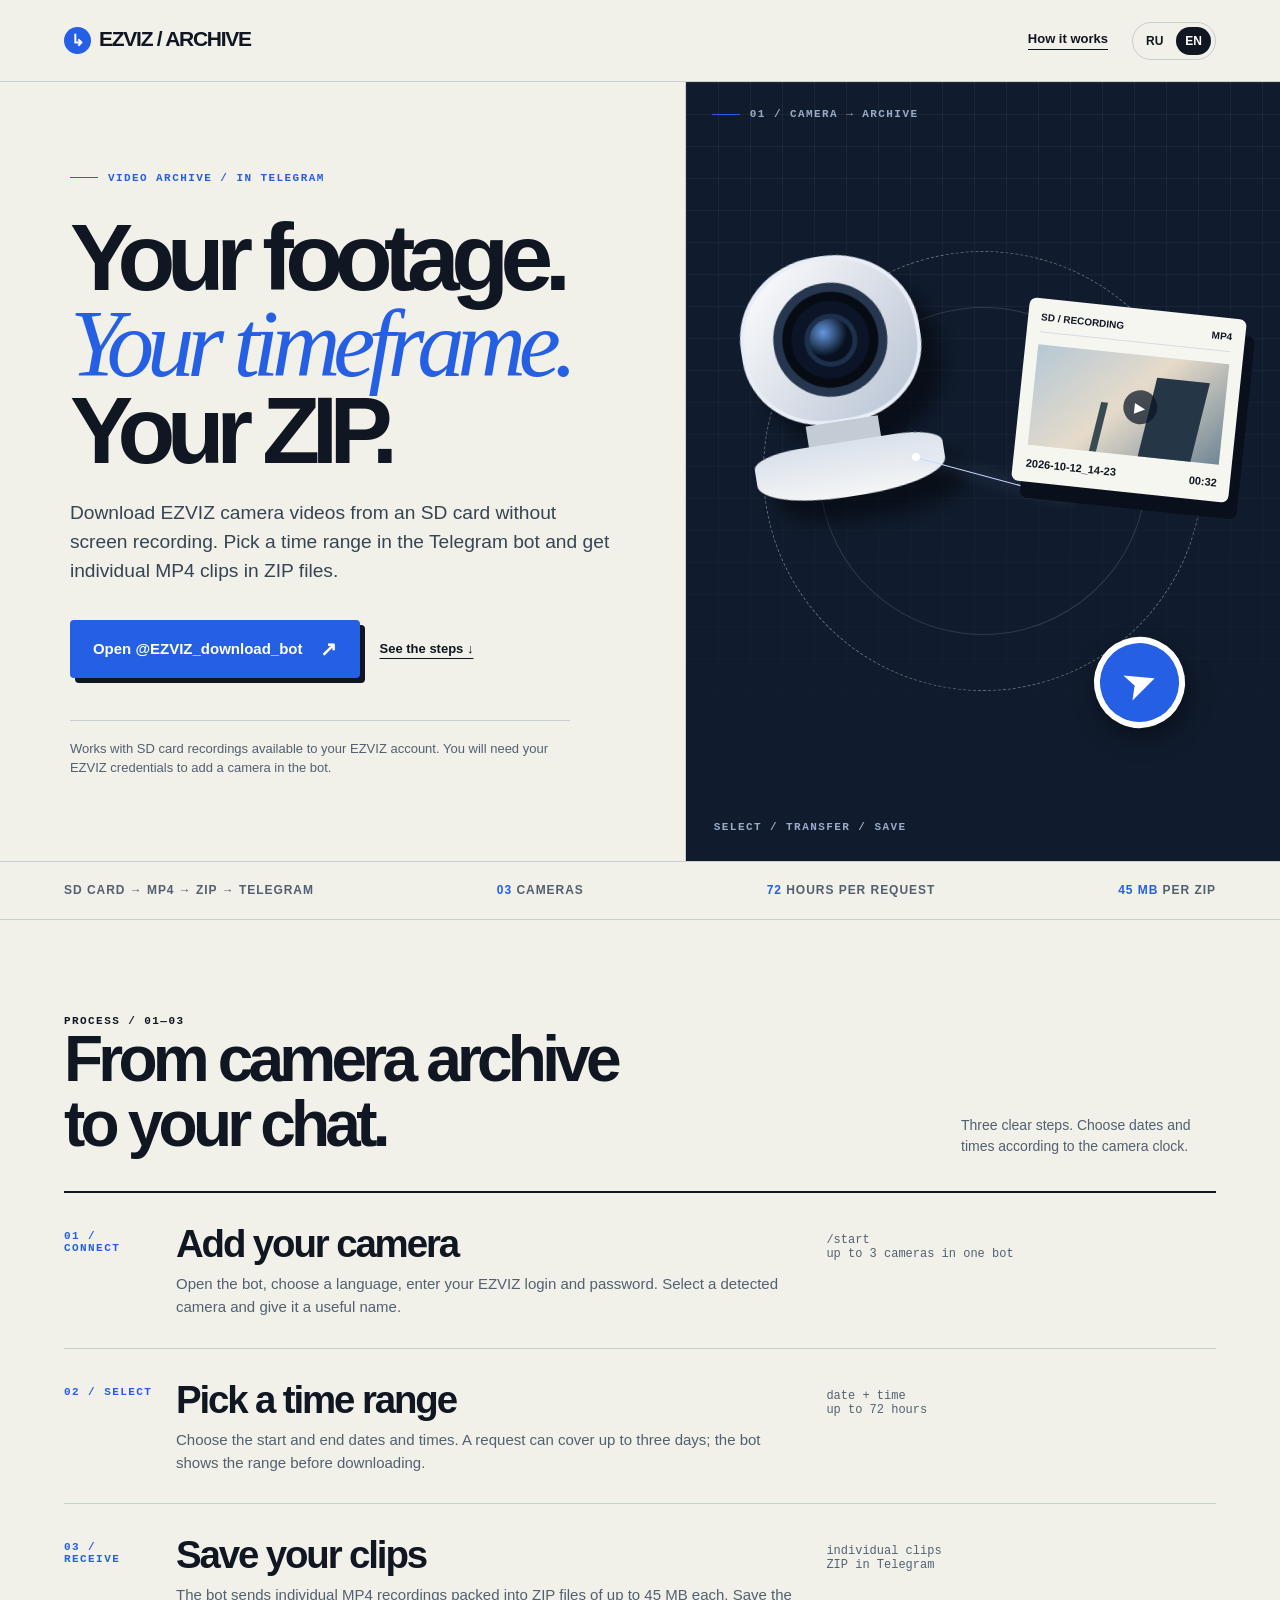
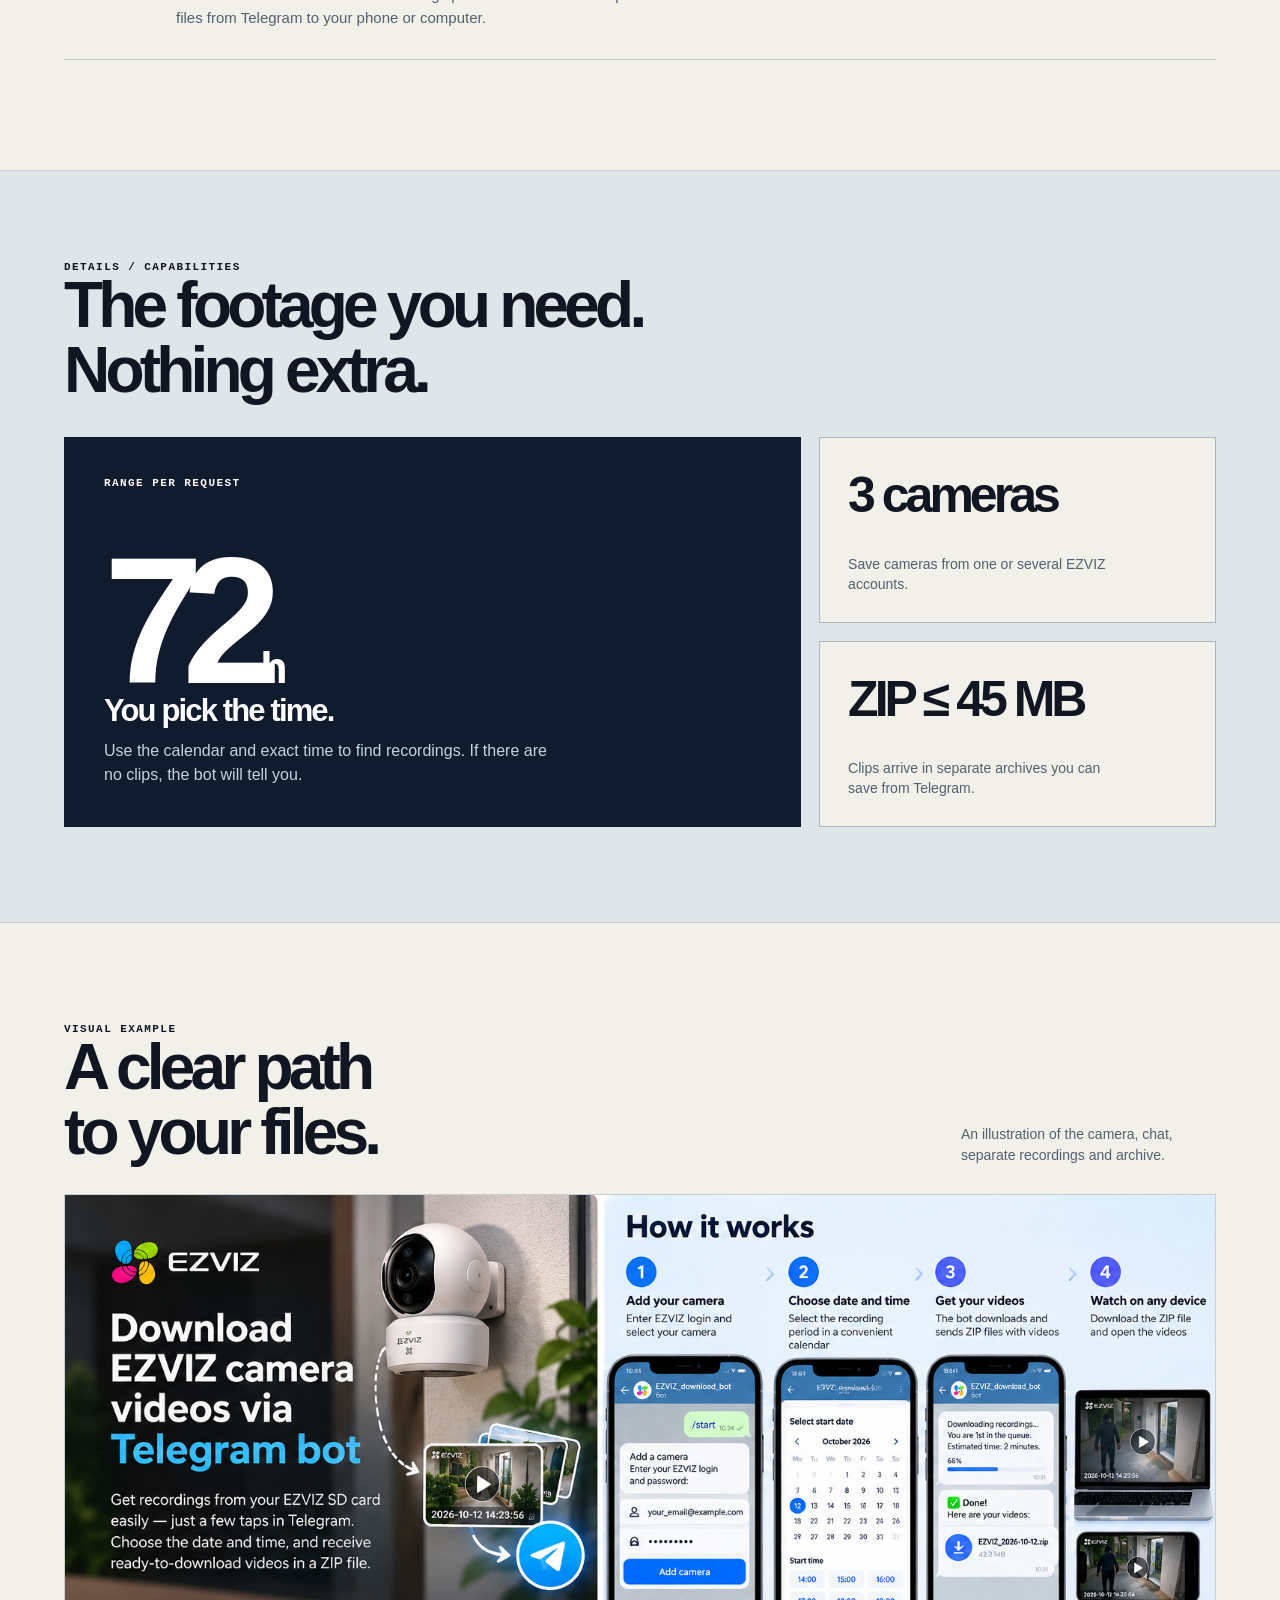
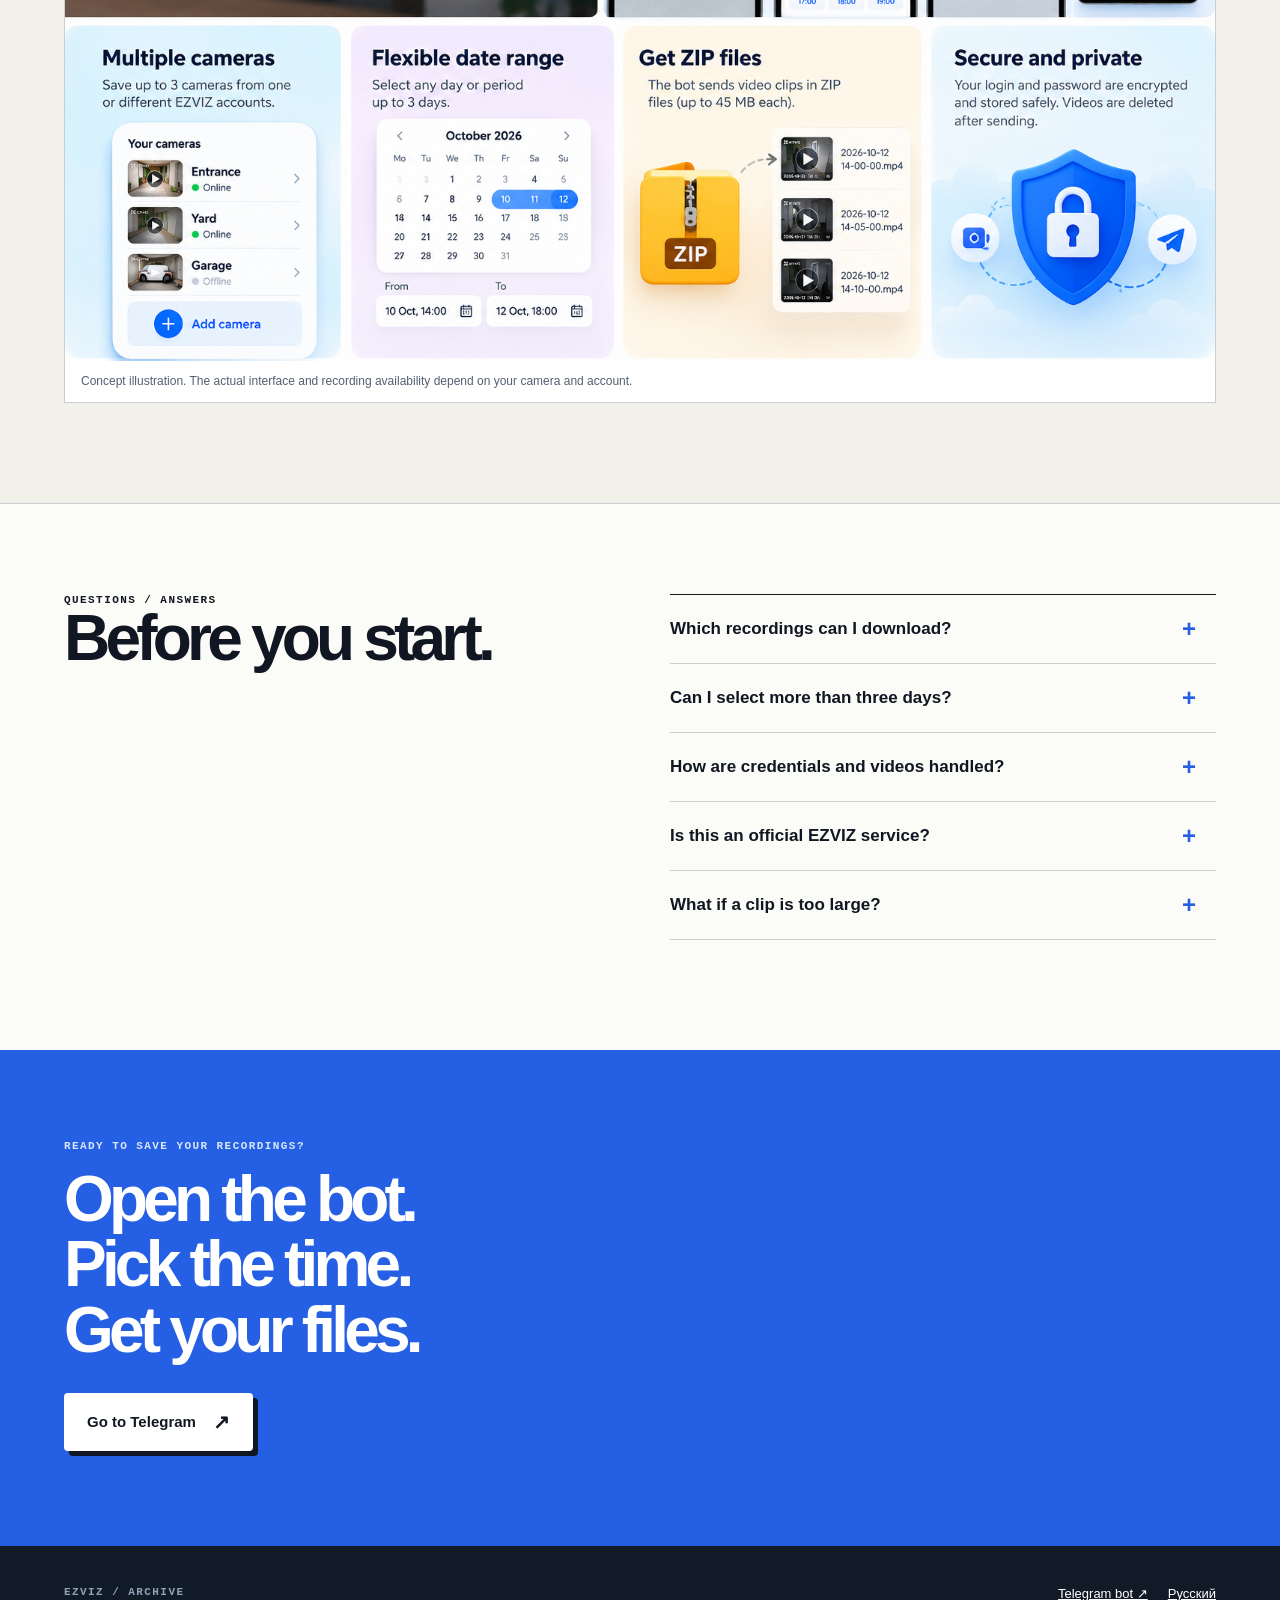
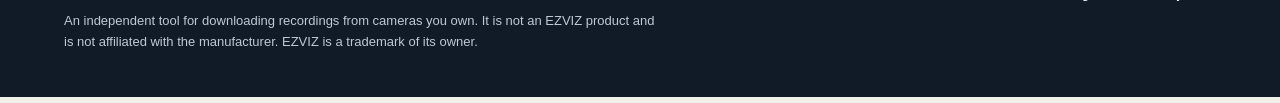
==== en/index.html @ d2392f06 "Build bilingual EZVIZ video downloader landing page" ====
<!doctype html>
<html lang="en">
<head>
  <meta charset="utf-8">
  <meta name="viewport" content="width=device-width, initial-scale=1">
  <title>Download EZVIZ Camera Videos from SD Card — Telegram Bot</title>
  <meta name="description" content="Download EZVIZ camera recordings from an SD card: choose a camera and up to 3 days, then get individual MP4 clips in ZIP files through Telegram.">
  <meta name="robots" content="index,follow,max-image-preview:large">
  <link rel="canonical" href="https://sneggoroddd.github.io/ezviz-camera-video-downloader/en/">
  <link rel="alternate" hreflang="ru" href="https://sneggoroddd.github.io/ezviz-camera-video-downloader/">
  <link rel="alternate" hreflang="en" href="https://sneggoroddd.github.io/ezviz-camera-video-downloader/en/">
  <link rel="alternate" hreflang="x-default" href="https://sneggoroddd.github.io/ezviz-camera-video-downloader/">
  <meta property="og:type" content="website">
  <meta property="og:locale" content="en_US">
  <meta property="og:title" content="Download EZVIZ camera videos via Telegram">
  <meta property="og:description" content="Choose an SD card recording period and receive individual MP4 clips in ZIP files.">
  <meta property="og:url" content="https://sneggoroddd.github.io/ezviz-camera-video-downloader/en/">
  <meta property="og:image" content="https://sneggoroddd.github.io/ezviz-camera-video-downloader/assets/ezviz-telegram-infographic-en.png">
  <meta name="twitter:card" content="summary_large_image">
  <meta name="theme-color" content="#f1f0e9">
  <link rel="icon" type="image/svg+xml" href="../assets/favicon.svg">
  <link rel="stylesheet" href="../styles.css">
</head>
<body>
  <a class="skip" href="#main">Skip to content</a>
  <header class="site-header">
    <a class="brand" href="../" aria-label="EZVIZ Archive, home"><span class="brand-mark" aria-hidden="true">↳</span>EZVIZ / ARCHIVE</a>
    <div class="header-right"><a class="top-link" href="#how">How it works</a><nav class="lang-switch" aria-label="Site language"><a href="../" lang="ru">RU</a><a href="./" lang="en" aria-current="page">EN</a></nav></div>
  </header>
  <main id="main">
    <section class="hero" aria-labelledby="hero-title">
      <div class="hero-copy wrap">
        <div class="eyebrow">VIDEO ARCHIVE / IN TELEGRAM</div>
        <h1 id="hero-title">Your footage.<br><em>Your timeframe.</em><br>Your ZIP.</h1>
        <p class="hero-desc">Download EZVIZ camera videos from an SD card without screen recording. Pick a time range in the Telegram bot and get individual MP4 clips in ZIP files.</p>
        <div class="actions"><a class="button" href="https://t.me/EZVIZ_download_bot" target="_blank" rel="noopener noreferrer">Open @EZVIZ_download_bot <span class="arrow" aria-hidden="true">↗</span></a><a class="text-link" href="#how">See the steps ↓</a></div>
        <p class="hero-note">Works with SD card recordings available to your EZVIZ account. You will need your EZVIZ credentials to add a camera in the bot.</p>
      </div>
      <div class="hero-art" role="img" aria-label="Illustration: a camera recording becomes a file delivered to Telegram">
        <span class="coordinate eyebrow">01 / CAMERA → ARCHIVE</span><span class="orbit" aria-hidden="true"></span>
        <div class="camera" aria-hidden="true"><div class="camera-head"><div class="camera-lens"></div></div><div class="camera-neck"></div><div class="camera-base"></div></div>
        <span class="flow-line" aria-hidden="true"></span>
        <div class="archive-card" aria-hidden="true"><div class="mini-head"><span>SD / RECORDING</span><span>MP4</span></div><div class="mini-thumb"></div><div class="mini-meta"><span>2026-10-12_14-23</span><span>00:32</span></div></div>
        <span class="telegram-chip" aria-hidden="true">➤</span><span class="art-index small-label">SELECT / TRANSFER / SAVE</span>
      </div>
    </section>
    <div class="ticker" aria-label="Features"><div class="ticker-inner wrap"><span>SD card → MP4 → ZIP → Telegram</span><span><b>03</b> cameras</span><span><b>72</b> hours per request</span><span><b>45 MB</b> per ZIP</span></div></div>
    <section id="how" class="how wrap" aria-labelledby="how-title">
      <div class="section-heading"><div><div class="small-label">PROCESS / 01—03</div><h2 id="how-title">From camera archive<br>to your chat.</h2></div><p>Three clear steps. Choose dates and times according to the camera clock.</p></div>
      <div class="steps">
        <article class="step"><span class="step-num">01 / CONNECT</span><div><h3>Add your camera</h3><p>Open the bot, choose a language, enter your EZVIZ login and password. Select a detected camera and give it a useful name.</p></div><div class="step-aside">/start<br>up to 3 cameras in one bot</div></article>
        <article class="step"><span class="step-num">02 / SELECT</span><div><h3>Pick a time range</h3><p>Choose the start and end dates and times. A request can cover up to three days; the bot shows the range before downloading.</p></div><div class="step-aside">date + time<br>up to 72 hours</div></article>
        <article class="step"><span class="step-num">03 / RECEIVE</span><div><h3>Save your clips</h3><p>The bot sends individual MP4 recordings packed into ZIP files of up to 45 MB each. Save the files from Telegram to your phone or computer.</p></div><div class="step-aside">individual clips<br>ZIP in Telegram</div></article>
      </div>
    </section>
    <section class="features" aria-labelledby="features-title"><div class="wrap"><div class="section-heading"><div><div class="small-label">DETAILS / CAPABILITIES</div><h2 id="features-title">The footage you need.<br>Nothing extra.</h2></div></div><div class="feature-grid"><div class="feature-main"><span class="small-label">RANGE PER REQUEST</span><div><div class="big-number">72<span style="font-size:.25em;letter-spacing:-.05em">h</span></div><h3>You pick the time.</h3><p>Use the calendar and exact time to find recordings. If there are no clips, the bot will tell you.</p></div></div><div class="feature-side"><div class="fact"><strong>3 cameras</strong><span>Save cameras from one or several EZVIZ accounts.</span></div><div class="fact"><strong>ZIP ≤ 45 MB</strong><span>Clips arrive in separate archives you can save from Telegram.</span></div></div></div></div></section>
    <section class="proof wrap" aria-labelledby="proof-title"><div class="section-heading"><div><div class="small-label">VISUAL EXAMPLE</div><h2 id="proof-title">A clear path<br>to your files.</h2></div><p>An illustration of the camera, chat, separate recordings and archive.</p></div><figure><img src="../assets/ezviz-telegram-infographic-en.png" width="1536" height="1024" loading="lazy" alt="Illustration of an EZVIZ camera, Telegram bot, video clips and ZIP delivery"><figcaption>Concept illustration. The actual interface and recording availability depend on your camera and account.</figcaption></figure></section>
    <section class="faq" aria-labelledby="faq-title"><div class="wrap faq-layout"><div><div class="small-label">QUESTIONS / ANSWERS</div><h2 id="faq-title">Before you start.</h2></div><div class="faq-list"><details><summary>Which recordings can I download?</summary><p>The bot looks for individual recordings on the selected camera's SD card that your EZVIZ account can access. Support depends on the camera model and archive availability.</p></details><details><summary>Can I select more than three days?</summary><p>Not in one request. For a longer period, make several consecutive requests of no more than three days each.</p></details><details><summary>How are credentials and videos handled?</summary><p>The bot stores your camera login and password encrypted on its server while the camera is saved. It deletes your password message after processing. Temporary videos are deleted after ZIP delivery is confirmed. You can remove a saved camera in the bot.</p></details><details><summary>Is this an official EZVIZ service?</summary><p>No. This is an independent Telegram bot with no affiliation to EZVIZ. See <a href="https://support.ezviz.com/faq/159" target="_blank" rel="noopener noreferrer">EZVIZ support</a> for official download methods.</p></details><details><summary>What if a clip is too large?</summary><p>If one clip exceeds the 45 MB ZIP limit, the delivery may be incomplete. Try a shorter time range or use the official EZVIZ app.</p></details></div></div></section>
    <section class="end" aria-labelledby="end-title"><div class="wrap"><div class="small-label">READY TO SAVE YOUR RECORDINGS?</div><h2 id="end-title">Open the bot.<br>Pick the time.<br>Get your files.</h2><a class="button" href="https://t.me/EZVIZ_download_bot" target="_blank" rel="noopener noreferrer">Go to Telegram <span class="arrow" aria-hidden="true">↗</span></a></div></section>
  </main>
  <footer class="site-footer wrap"><div><div class="footer-label">EZVIZ / ARCHIVE</div><p>An independent tool for downloading recordings from cameras you own. It is not an EZVIZ product and is not affiliated with the manufacturer. EZVIZ is a trademark of its owner.</p></div><div class="footer-links"><a href="https://t.me/EZVIZ_download_bot" target="_blank" rel="noopener noreferrer">Telegram bot ↗</a><a href="../" lang="ru">Русский</a></div></footer>
</body>
</html>
---- styles.css ----
:root{--paper:#f1f0e9;--ink:#101722;--muted:#526070;--line:#c9ced0;--blue:#255fe3;--blue-deep:#1645b7;--white:#fff;--dark:#101b2d}*{box-sizing:border-box}html{scroll-behavior:smooth}body{margin:0;background:var(--paper);color:var(--ink);font-family:Arial,Helvetica,sans-serif}a{color:inherit}a:focus-visible,summary:focus-visible{outline:3px solid var(--blue);outline-offset:4px}.skip{position:absolute;left:12px;top:-70px;background:var(--ink);color:#fff;padding:12px;z-index:10}.skip:focus{top:12px}.site-header{min-height:82px;display:flex;align-items:center;justify-content:space-between;gap:20px;padding:16px clamp(20px,5vw,80px);border-bottom:1px solid var(--line)}.brand{font-weight:800;letter-spacing:-.06em;font-size:21px;text-decoration:none;white-space:nowrap}.brand-mark{display:inline-flex;width:27px;height:27px;align-items:center;justify-content:center;border-radius:50%;background:var(--blue);color:#fff;font-size:16px;margin-right:8px;letter-spacing:0}.header-right{display:flex;align-items:center;gap:24px}.top-link{text-decoration:none;font-size:13px;font-weight:700;border-bottom:1px solid currentColor;padding-bottom:3px}.lang-switch{display:flex;gap:4px;border:1px solid var(--line);padding:4px;border-radius:30px}.lang-switch a{font-size:12px;font-weight:800;text-decoration:none;padding:7px 9px;border-radius:20px}.lang-switch a[aria-current="page"]{background:var(--ink);color:#fff}.wrap{max-width:1440px;margin:0 auto;padding-left:clamp(20px,5vw,80px);padding-right:clamp(20px,5vw,80px)}.hero{display:grid;grid-template-columns:minmax(0,1.07fr) minmax(360px,.93fr);min-height:680px;border-bottom:1px solid var(--line)}.hero-copy{padding-top:clamp(50px,7vw,104px);padding-bottom:70px;position:relative}.eyebrow,.small-label,.step-num,.footer-label{font-family:ui-monospace,SFMono-Regular,Menlo,monospace;font-size:11px;text-transform:uppercase;letter-spacing:.13em;font-weight:700}.eyebrow{display:flex;gap:10px;align-items:center;color:var(--blue)}.eyebrow:before{content:"";width:28px;height:1px;background:var(--blue)}h1{font-size:clamp(58px,7.4vw,116px);letter-spacing:-.09em;line-height:.91;max-width:880px;margin:30px 0 26px;font-weight:800}h1 em{font-family:Georgia,serif;font-weight:400;letter-spacing:-.075em;color:var(--blue)}.hero-desc{font-size:clamp(17px,1.5vw,21px);line-height:1.5;max-width:545px;color:#364453;margin:0 0 34px}.actions{display:flex;align-items:center;gap:20px;flex-wrap:wrap}.button{display:inline-flex;align-items:center;justify-content:center;gap:17px;background:var(--blue);color:white;text-decoration:none;border-radius:4px;padding:19px 23px;font-size:15px;font-weight:800;min-height:57px;box-shadow:5px 5px 0 var(--ink);transition:transform .2s,box-shadow .2s,background .2s}.button:hover{transform:translate(2px,2px);box-shadow:3px 3px 0 var(--ink);background:var(--blue-deep)}.button .arrow{font-size:20px;line-height:1}.text-link{font-size:13px;font-weight:700;text-underline-offset:5px}.hero-note{margin-top:42px;max-width:500px;padding-top:18px;border-top:1px solid var(--line);font-size:13px;line-height:1.5;color:var(--muted)}.hero-art{border-left:1px solid var(--line);position:relative;overflow:hidden;display:flex;align-items:center;justify-content:center;min-height:610px;background:var(--dark);color:white}.hero-art:before{content:"";position:absolute;inset:0;background-image:linear-gradient(#ffffff0e 1px,transparent 1px),linear-gradient(90deg,#ffffff0e 1px,transparent 1px);background-size:32px 32px;mask-image:linear-gradient(to bottom,#000,transparent)}.coordinate{position:absolute;top:26px;left:26px;color:#9aabc7}.art-index{position:absolute;bottom:28px;left:28px;color:#9aabc7}.orbit{position:absolute;width:440px;height:440px;border:1px dashed #ffffff5b;border-radius:50%;transform:rotate(-15deg)}.orbit:after{content:"";position:absolute;inset:55px;border:1px solid #ffffff22;border-radius:50%}.camera{position:absolute;left:10%;top:22%;width:210px;height:230px;filter:drop-shadow(18px 24px 10px #0007);transform:rotate(-9deg)}.camera-head{width:180px;height:168px;border-radius:48% 48% 45% 45%;background:linear-gradient(135deg,#fff,#b6c1d2);border:4px solid #e8edf7;display:flex;align-items:center;justify-content:center}.camera-lens{width:114px;height:114px;background:#0b1527;border:9px solid #25364e;border-radius:50%;display:flex;align-items:center;justify-content:center;box-shadow:inset 0 0 0 9px #070c14}.camera-lens:after{content:"";width:43px;height:43px;background:radial-gradient(circle at 35% 30%,#6598e0,#07111f 58%);border:5px solid #1c304b;border-radius:50%}.camera-neck{width:73px;height:21px;background:#c3cbd5;margin:-2px 0 0 52px}.camera-base{width:190px;height:55px;background:linear-gradient(#d9e1eb,#f4f5f6);border-radius:25% 25% 45% 45%;margin-left:-5px}.flow-line{position:absolute;left:38%;top:48%;width:28%;height:1px;background:#c8d8ff;transform:rotate(15deg);transform-origin:left;box-shadow:0 0 15px #9cbcff}.flow-line:before,.flow-line:after{content:"";position:absolute;top:-4px;width:8px;height:8px;border-radius:50%;background:#fff}.flow-line:before{left:0}.flow-line:after{right:0}.archive-card{position:absolute;right:7%;top:29%;width:218px;padding:13px;background:#f6f6f1;color:var(--ink);border-radius:7px;transform:rotate(6deg);box-shadow:10px 16px 0 #0a101b}.archive-card .mini-head{display:flex;justify-content:space-between;font-size:10px;font-weight:700;border-bottom:1px solid #d7dde1;padding-bottom:9px}.mini-thumb{height:101px;background:linear-gradient(135deg,#b5c8d6,#e6dbca 48%,#718797);margin:12px 0;position:relative;overflow:hidden}.mini-thumb:before{content:"";position:absolute;width:53px;height:96px;left:60%;top:21%;background:#253747;box-shadow:-72px 7px 0 -23px #394a52;transform:skew(-8deg)}.mini-thumb:after{content:"▶";position:absolute;top:35px;left:91px;background:#0b1624b8;border-radius:50%;width:34px;height:34px;color:white;text-align:center;line-height:34px;font-size:14px}.mini-meta{display:flex;justify-content:space-between;font-size:11px;font-weight:700}.telegram-chip{position:absolute;right:16%;bottom:17%;width:91px;height:91px;border-radius:50%;background:var(--blue);border:6px solid #fff;box-shadow:0 10px 25px #0006;display:flex;align-items:center;justify-content:center;font-size:42px;transform:rotate(-20deg)}.ticker{border-bottom:1px solid var(--line);overflow:hidden}.ticker-inner{display:flex;justify-content:space-between;gap:24px;align-items:center;min-height:57px;color:var(--muted);font-size:12px;font-weight:700;letter-spacing:.08em;text-transform:uppercase}.ticker-inner span{white-space:nowrap}.ticker-inner b{color:var(--blue)}section{scroll-margin-top:24px}.section-heading{display:flex;justify-content:space-between;align-items:end;gap:24px;margin-bottom:34px}.section-heading h2,.faq h2,.end h2{font-size:clamp(39px,5vw,70px);letter-spacing:-.075em;line-height:1.02;margin:0;max-width:780px}.section-heading p{font-size:14px;line-height:1.5;color:var(--muted);max-width:255px;margin:0}.how{padding-top:95px;padding-bottom:110px}.steps{border-top:2px solid var(--ink)}.step{display:grid;grid-template-columns:90px minmax(0,1fr) minmax(200px,.62fr);gap:22px;padding:29px 0;border-bottom:1px solid var(--line);align-items:start}.step-num{color:var(--blue);padding-top:8px}.step h3{font-size:clamp(25px,3vw,39px);letter-spacing:-.055em;margin:0}.step p{line-height:1.55;color:var(--muted);font-size:15px;margin:6px 0 0}.step-aside{font-family:ui-monospace,SFMono-Regular,Menlo,monospace;font-size:12px;color:#536173;padding-top:11px}.features{background:#dfe6e9;border-top:1px solid var(--line);border-bottom:1px solid var(--line);padding-top:90px;padding-bottom:95px}.feature-grid{display:grid;grid-template-columns:1.3fr .7fr;gap:18px}.feature-main{background:var(--dark);color:#fff;padding:40px;min-height:390px;display:flex;flex-direction:column;justify-content:space-between}.feature-main .big-number{font-size:clamp(85px,14vw,190px);line-height:.8;letter-spacing:-.12em;font-weight:800}.feature-main h3{font-size:31px;letter-spacing:-.06em;margin:0 0 10px}.feature-main p{max-width:460px;margin:0;color:#c5d2e2;line-height:1.5}.feature-side{display:grid;grid-template-rows:1fr 1fr;gap:18px}.fact{padding:28px;border:1px solid #a8b7c1;background:var(--paper);display:flex;flex-direction:column;justify-content:space-between}.fact strong{font-size:clamp(31px,4vw,50px);letter-spacing:-.08em}.fact span{font-size:14px;line-height:1.4;color:var(--muted);max-width:260px}.proof{padding-top:100px;padding-bottom:100px}.proof figure{margin:0;border:1px solid var(--line);background:#fff}.proof img{width:100%;height:auto;display:block}.proof figcaption{font-size:12px;color:var(--muted);padding:12px 16px;line-height:1.4}.proof .section-heading{margin-bottom:28px}.faq{padding-top:90px;padding-bottom:110px;background:#fbfbf7;border-top:1px solid var(--line)}.faq-layout{display:grid;grid-template-columns:1fr 1fr;gap:60px}.faq h2{position:sticky;top:30px}.faq-list{border-top:1px solid var(--ink)}details{border-bottom:1px solid var(--line)}summary{list-style:none;cursor:pointer;padding:24px 20px 24px 0;font-weight:700;font-size:17px;display:flex;justify-content:space-between;gap:15px}summary::-webkit-details-marker{display:none}summary:after{content:"+";color:var(--blue);font-size:24px;line-height:19px}details[open] summary:after{content:"−"}details p{color:var(--muted);line-height:1.6;font-size:14px;margin:0 24px 24px 0}.end{background:var(--blue);color:#fff;padding-top:90px;padding-bottom:95px}.end h2{max-width:820px;margin:15px 0 30px}.end .button{background:#fff;color:var(--ink);box-shadow:5px 5px 0 var(--ink)}.end .button:hover{background:#e9efff}.end .small-label{color:#dbe6ff}.site-footer{max-width:none;background:#111a27;color:#fff;padding-top:40px;padding-bottom:45px;display:flex;justify-content:space-between;gap:30px;flex-wrap:wrap}.site-footer p{max-width:600px;color:#bec9d7;font-size:13px;line-height:1.6;margin:13px 0 0}.site-footer a{color:#fff}.footer-links{display:flex;gap:20px;align-items:flex-start;font-size:13px}.footer-label{color:#91a2b6}@media(max-width:900px){.hero{grid-template-columns:1fr}.hero-art{border-left:0;border-top:1px solid var(--line);min-height:530px}.hero-copy{padding-top:65px;padding-bottom:55px}.faq-layout{grid-template-columns:1fr;gap:30px}.faq h2{position:static}}@media(max-width:640px){.site-header{min-height:70px}.top-link{display:none}.hero-art{min-height:410px}.orbit{width:310px;height:310px}.camera{transform:scale(.7) rotate(-9deg);transform-origin:left top;left:5%;top:19%}.archive-card{transform:scale(.78) rotate(6deg);transform-origin:right top;right:4%;top:20%}.telegram-chip{width:70px;height:70px;font-size:30px;right:12%;bottom:13%}.flow-line{left:31%;width:35%}.ticker-inner{justify-content:flex-start;overflow:auto}.ticker-inner span{min-width:max-content}.how,.features,.proof,.faq{padding-top:65px;padding-bottom:70px}.section-heading{display:block}.section-heading p{margin-top:18px}.step{grid-template-columns:48px 1fr;gap:12px}.step-aside{grid-column:2;padding-top:0}.feature-grid{grid-template-columns:1fr}.feature-main{min-height:320px;padding:28px}.feature-side{grid-template-columns:1fr 1fr;grid-template-rows:auto}.fact{min-height:175px;padding:20px}.fact strong{font-size:34px}.end{padding-top:70px;padding-bottom:75px}}@media(max-width:390px){h1{font-size:55px}.feature-side{grid-template-columns:1fr}.fact{min-height:130px}.hero-art{min-height:380px}}@media(prefers-reduced-motion:reduce){html{scroll-behavior:auto}.button{transition:none}}
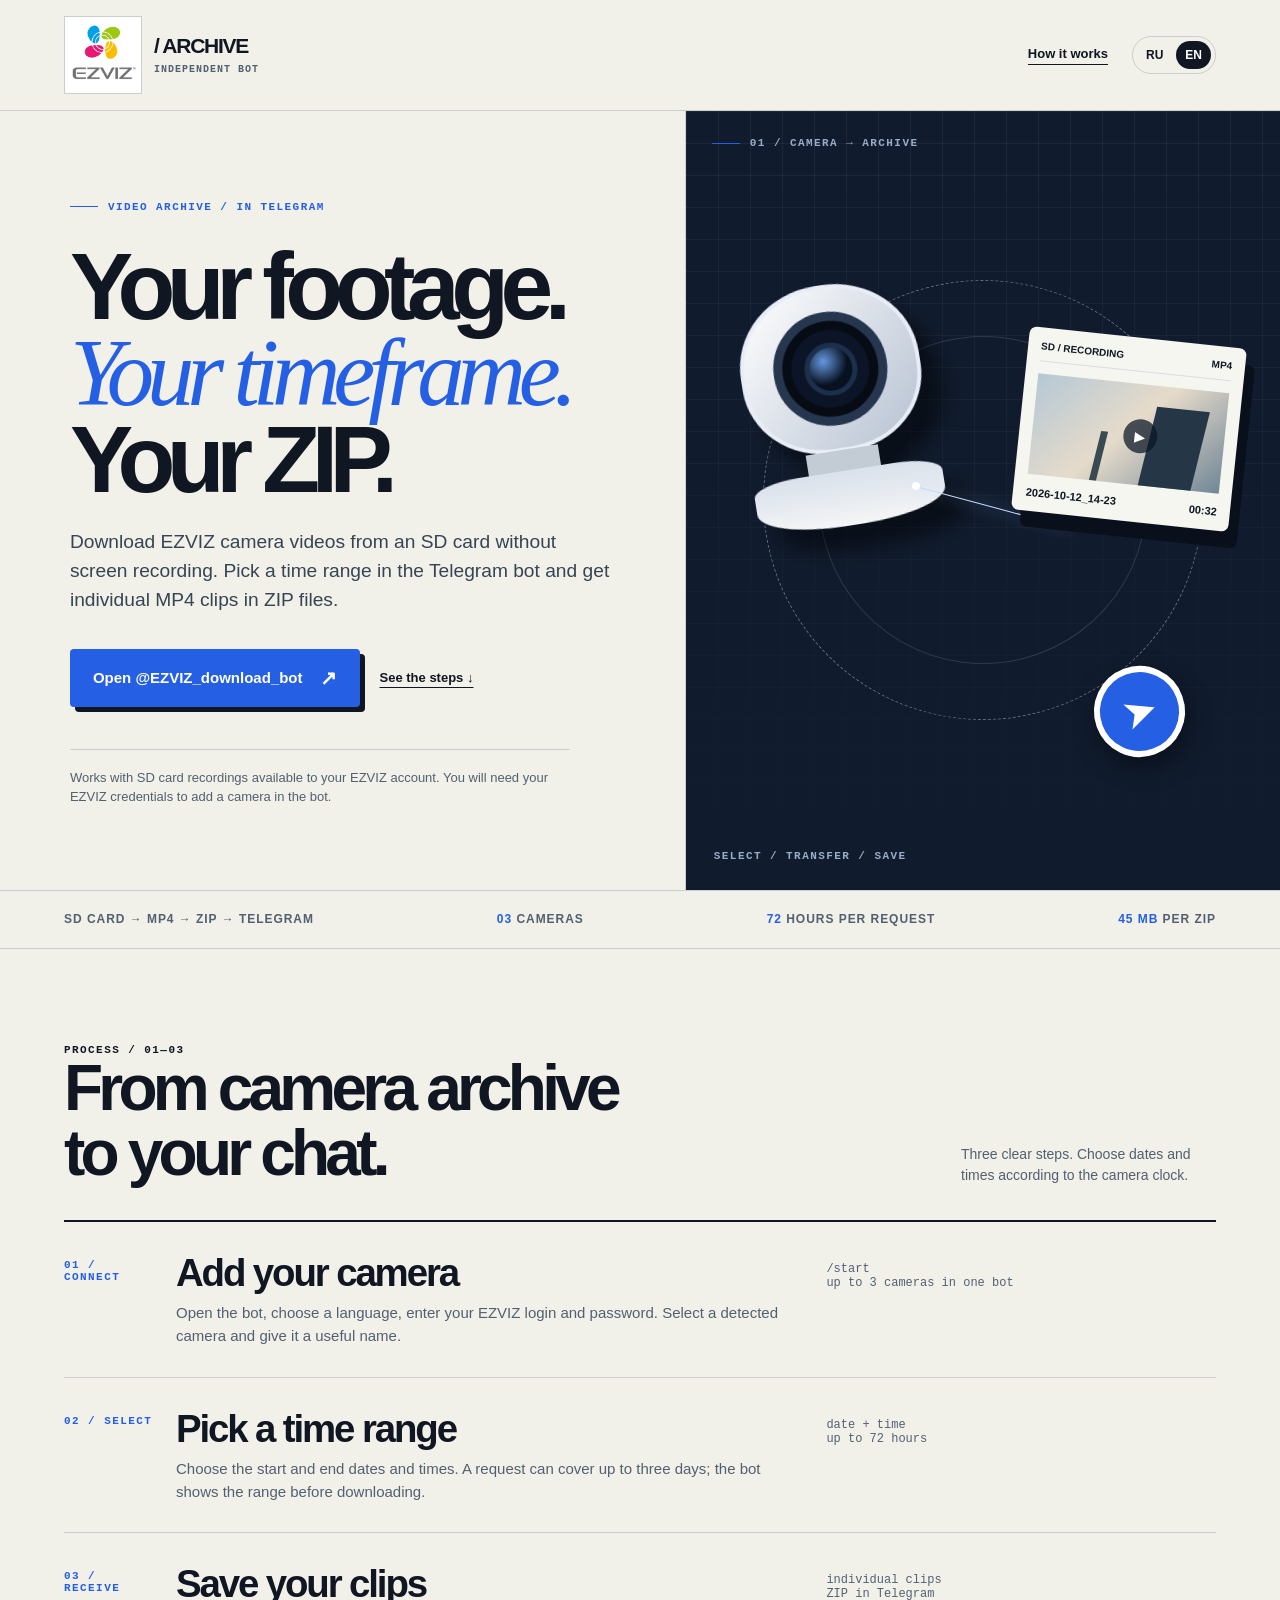
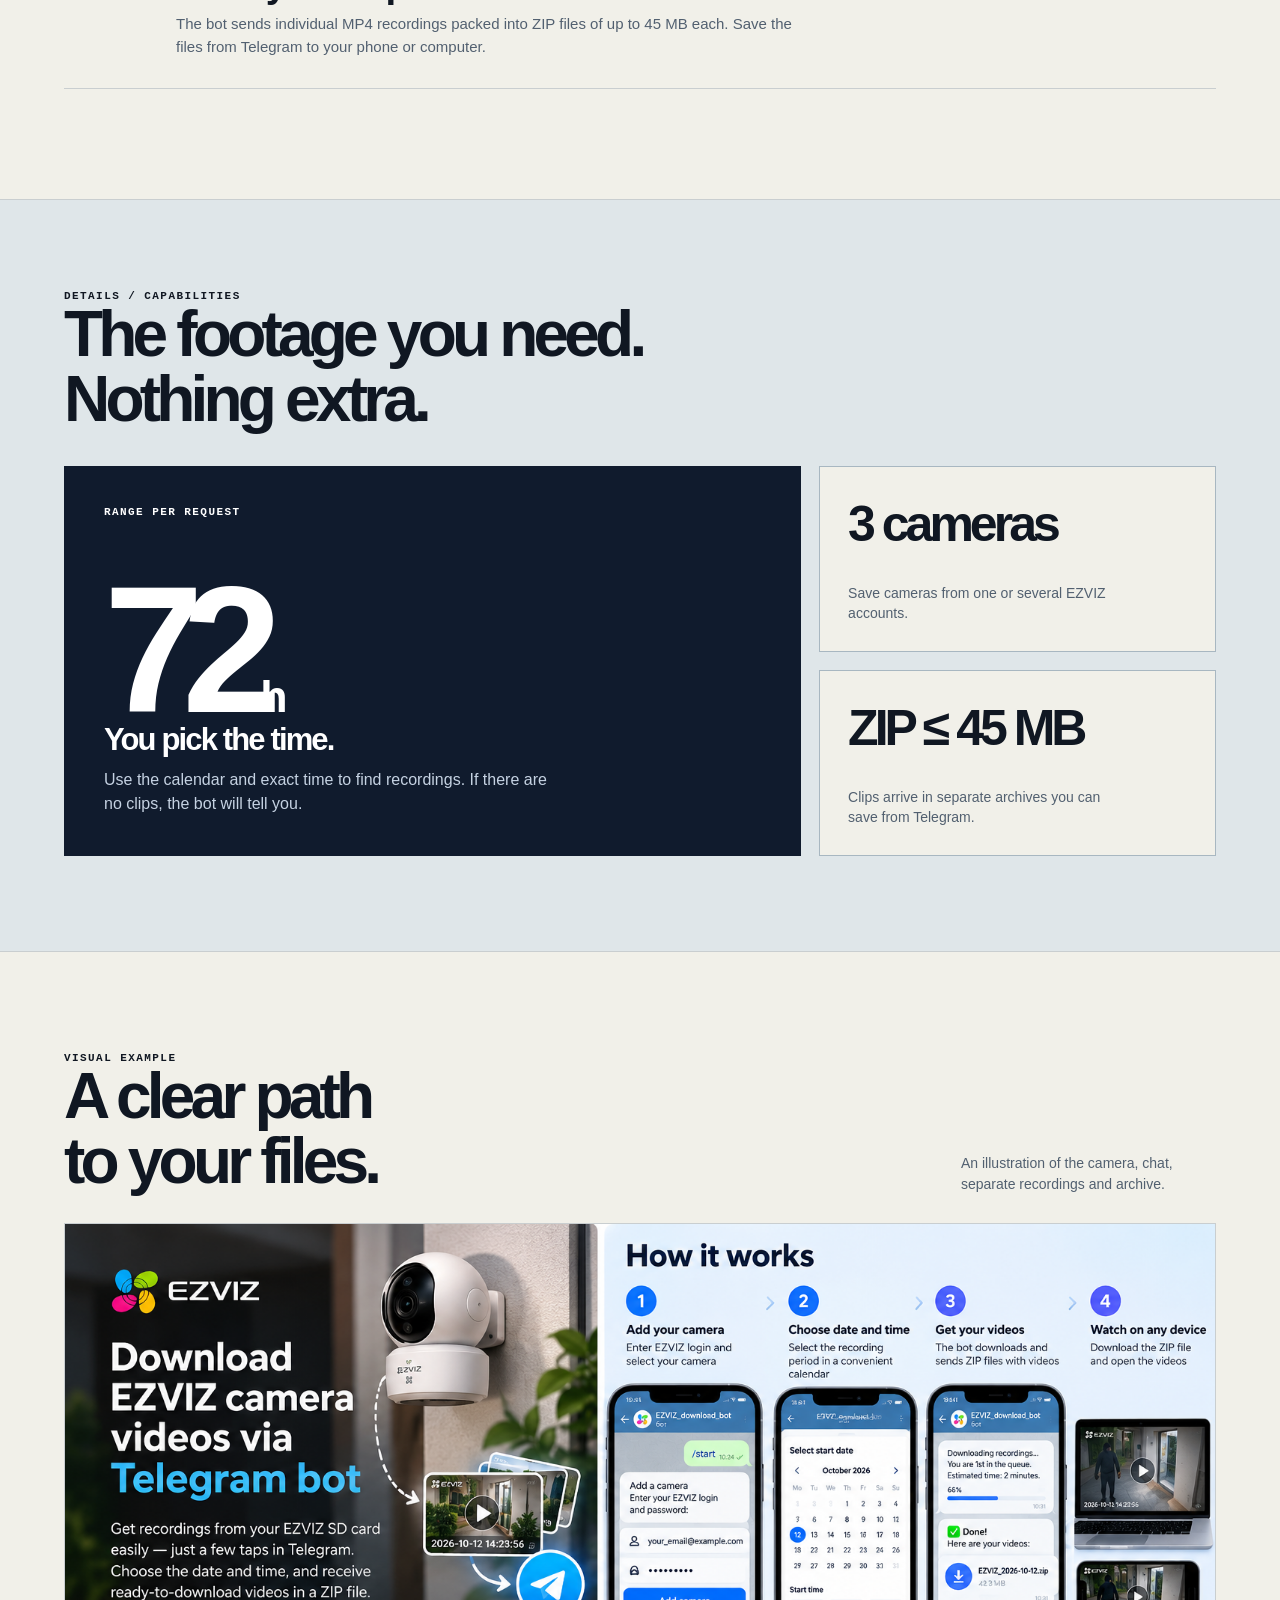
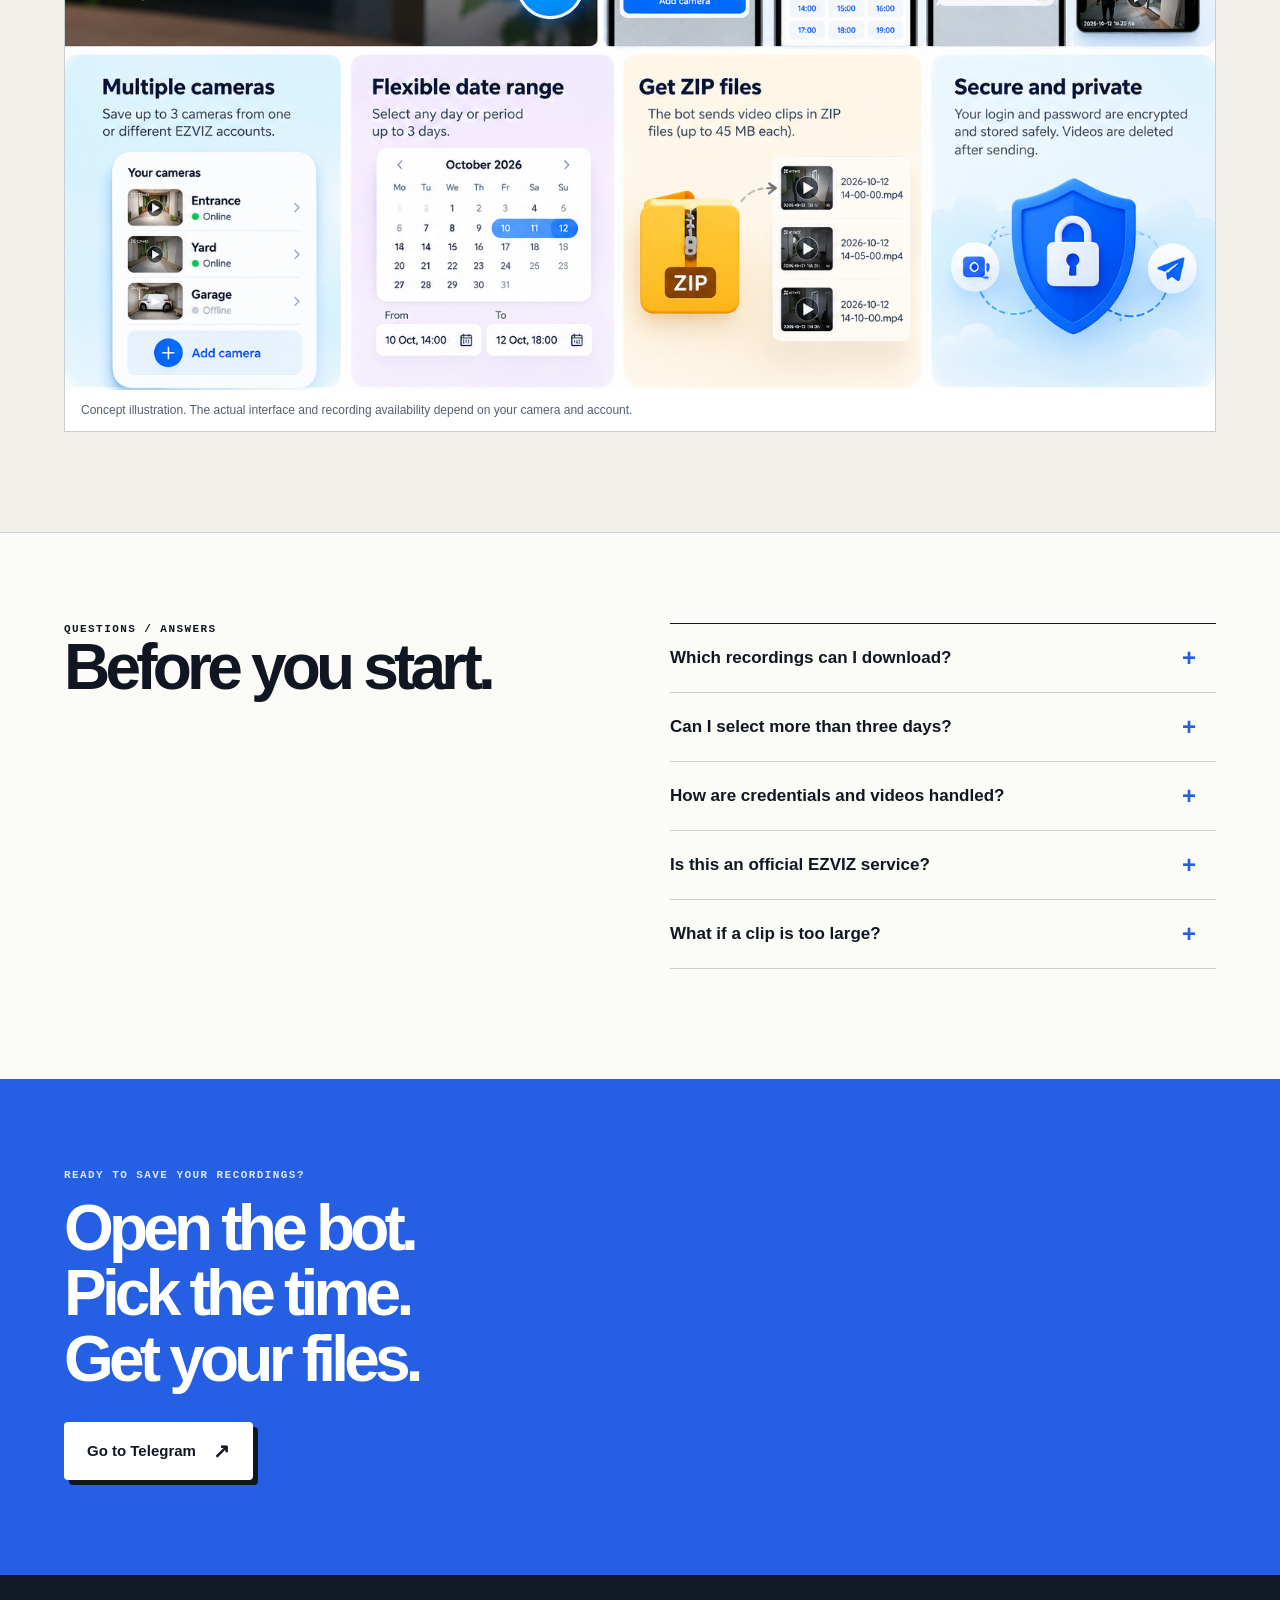
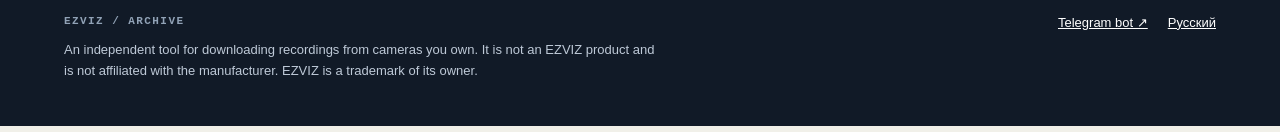
==== commit 96f2520c: "Show supplied EZVIZ logo in bilingual header" ====
--- a/en/index.html
+++ b/en/index.html
@@ -24,7 +24,7 @@
 <body>
   <a class="skip" href="#main">Skip to content</a>
   <header class="site-header">
-    <a class="brand" href="../" aria-label="EZVIZ Archive, home"><span class="brand-mark" aria-hidden="true">↳</span>EZVIZ / ARCHIVE</a>
+    <a class="brand" href="../" aria-label="EZVIZ Archive, home"><span class="brand-logo"><img src="../assets/ezviz-logo.png" width="447" height="447" alt=""></span><span class="brand-type">/ ARCHIVE<small>INDEPENDENT BOT</small></span></a>
     <div class="header-right"><a class="top-link" href="#how">How it works</a><nav class="lang-switch" aria-label="Site language"><a href="../" lang="ru">RU</a><a href="./" lang="en" aria-current="page">EN</a></nav></div>
   </header>
   <main id="main">
--- a/styles.css
+++ b/styles.css
@@ -1 +1 @@
-:root{--paper:#f1f0e9;--ink:#101722;--muted:#526070;--line:#c9ced0;--blue:#255fe3;--blue-deep:#1645b7;--white:#fff;--dark:#101b2d}*{box-sizing:border-box}html{scroll-behavior:smooth}body{margin:0;background:var(--paper);color:var(--ink);font-family:Arial,Helvetica,sans-serif}a{color:inherit}a:focus-visible,summary:focus-visible{outline:3px solid var(--blue);outline-offset:4px}.skip{position:absolute;left:12px;top:-70px;background:var(--ink);color:#fff;padding:12px;z-index:10}.skip:focus{top:12px}.site-header{min-height:82px;display:flex;align-items:center;justify-content:space-between;gap:20px;padding:16px clamp(20px,5vw,80px);border-bottom:1px solid var(--line)}.brand{font-weight:800;letter-spacing:-.06em;font-size:21px;text-decoration:none;white-space:nowrap}.brand-mark{display:inline-flex;width:27px;height:27px;align-items:center;justify-content:center;border-radius:50%;background:var(--blue);color:#fff;font-size:16px;margin-right:8px;letter-spacing:0}.header-right{display:flex;align-items:center;gap:24px}.top-link{text-decoration:none;font-size:13px;font-weight:700;border-bottom:1px solid currentColor;padding-bottom:3px}.lang-switch{display:flex;gap:4px;border:1px solid var(--line);padding:4px;border-radius:30px}.lang-switch a{font-size:12px;font-weight:800;text-decoration:none;padding:7px 9px;border-radius:20px}.lang-switch a[aria-current="page"]{background:var(--ink);color:#fff}.wrap{max-width:1440px;margin:0 auto;padding-left:clamp(20px,5vw,80px);padding-right:clamp(20px,5vw,80px)}.hero{display:grid;grid-template-columns:minmax(0,1.07fr) minmax(360px,.93fr);min-height:680px;border-bottom:1px solid var(--line)}.hero-copy{padding-top:clamp(50px,7vw,104px);padding-bottom:70px;position:relative}.eyebrow,.small-label,.step-num,.footer-label{font-family:ui-monospace,SFMono-Regular,Menlo,monospace;font-size:11px;text-transform:uppercase;letter-spacing:.13em;font-weight:700}.eyebrow{display:flex;gap:10px;align-items:center;color:var(--blue)}.eyebrow:before{content:"";width:28px;height:1px;background:var(--blue)}h1{font-size:clamp(58px,7.4vw,116px);letter-spacing:-.09em;line-height:.91;max-width:880px;margin:30px 0 26px;font-weight:800}h1 em{font-family:Georgia,serif;font-weight:400;letter-spacing:-.075em;color:var(--blue)}.hero-desc{font-size:clamp(17px,1.5vw,21px);line-height:1.5;max-width:545px;color:#364453;margin:0 0 34px}.actions{display:flex;align-items:center;gap:20px;flex-wrap:wrap}.button{display:inline-flex;align-items:center;justify-content:center;gap:17px;background:var(--blue);color:white;text-decoration:none;border-radius:4px;padding:19px 23px;font-size:15px;font-weight:800;min-height:57px;box-shadow:5px 5px 0 var(--ink);transition:transform .2s,box-shadow .2s,background .2s}.button:hover{transform:translate(2px,2px);box-shadow:3px 3px 0 var(--ink);background:var(--blue-deep)}.button .arrow{font-size:20px;line-height:1}.text-link{font-size:13px;font-weight:700;text-underline-offset:5px}.hero-note{margin-top:42px;max-width:500px;padding-top:18px;border-top:1px solid var(--line);font-size:13px;line-height:1.5;color:var(--muted)}.hero-art{border-left:1px solid var(--line);position:relative;overflow:hidden;display:flex;align-items:center;justify-content:center;min-height:610px;background:var(--dark);color:white}.hero-art:before{content:"";position:absolute;inset:0;background-image:linear-gradient(#ffffff0e 1px,transparent 1px),linear-gradient(90deg,#ffffff0e 1px,transparent 1px);background-size:32px 32px;mask-image:linear-gradient(to bottom,#000,transparent)}.coordinate{position:absolute;top:26px;left:26px;color:#9aabc7}.art-index{position:absolute;bottom:28px;left:28px;color:#9aabc7}.orbit{position:absolute;width:440px;height:440px;border:1px dashed #ffffff5b;border-radius:50%;transform:rotate(-15deg)}.orbit:after{content:"";position:absolute;inset:55px;border:1px solid #ffffff22;border-radius:50%}.camera{position:absolute;left:10%;top:22%;width:210px;height:230px;filter:drop-shadow(18px 24px 10px #0007);transform:rotate(-9deg)}.camera-head{width:180px;height:168px;border-radius:48% 48% 45% 45%;background:linear-gradient(135deg,#fff,#b6c1d2);border:4px solid #e8edf7;display:flex;align-items:center;justify-content:center}.camera-lens{width:114px;height:114px;background:#0b1527;border:9px solid #25364e;border-radius:50%;display:flex;align-items:center;justify-content:center;box-shadow:inset 0 0 0 9px #070c14}.camera-lens:after{content:"";width:43px;height:43px;background:radial-gradient(circle at 35% 30%,#6598e0,#07111f 58%);border:5px solid #1c304b;border-radius:50%}.camera-neck{width:73px;height:21px;background:#c3cbd5;margin:-2px 0 0 52px}.camera-base{width:190px;height:55px;background:linear-gradient(#d9e1eb,#f4f5f6);border-radius:25% 25% 45% 45%;margin-left:-5px}.flow-line{position:absolute;left:38%;top:48%;width:28%;height:1px;background:#c8d8ff;transform:rotate(15deg);transform-origin:left;box-shadow:0 0 15px #9cbcff}.flow-line:before,.flow-line:after{content:"";position:absolute;top:-4px;width:8px;height:8px;border-radius:50%;background:#fff}.flow-line:before{left:0}.flow-line:after{right:0}.archive-card{position:absolute;right:7%;top:29%;width:218px;padding:13px;background:#f6f6f1;color:var(--ink);border-radius:7px;transform:rotate(6deg);box-shadow:10px 16px 0 #0a101b}.archive-card .mini-head{display:flex;justify-content:space-between;font-size:10px;font-weight:700;border-bottom:1px solid #d7dde1;padding-bottom:9px}.mini-thumb{height:101px;background:linear-gradient(135deg,#b5c8d6,#e6dbca 48%,#718797);margin:12px 0;position:relative;overflow:hidden}.mini-thumb:before{content:"";position:absolute;width:53px;height:96px;left:60%;top:21%;background:#253747;box-shadow:-72px 7px 0 -23px #394a52;transform:skew(-8deg)}.mini-thumb:after{content:"▶";position:absolute;top:35px;left:91px;background:#0b1624b8;border-radius:50%;width:34px;height:34px;color:white;text-align:center;line-height:34px;font-size:14px}.mini-meta{display:flex;justify-content:space-between;font-size:11px;font-weight:700}.telegram-chip{position:absolute;right:16%;bottom:17%;width:91px;height:91px;border-radius:50%;background:var(--blue);border:6px solid #fff;box-shadow:0 10px 25px #0006;display:flex;align-items:center;justify-content:center;font-size:42px;transform:rotate(-20deg)}.ticker{border-bottom:1px solid var(--line);overflow:hidden}.ticker-inner{display:flex;justify-content:space-between;gap:24px;align-items:center;min-height:57px;color:var(--muted);font-size:12px;font-weight:700;letter-spacing:.08em;text-transform:uppercase}.ticker-inner span{white-space:nowrap}.ticker-inner b{color:var(--blue)}section{scroll-margin-top:24px}.section-heading{display:flex;justify-content:space-between;align-items:end;gap:24px;margin-bottom:34px}.section-heading h2,.faq h2,.end h2{font-size:clamp(39px,5vw,70px);letter-spacing:-.075em;line-height:1.02;margin:0;max-width:780px}.section-heading p{font-size:14px;line-height:1.5;color:var(--muted);max-width:255px;margin:0}.how{padding-top:95px;padding-bottom:110px}.steps{border-top:2px solid var(--ink)}.step{display:grid;grid-template-columns:90px minmax(0,1fr) minmax(200px,.62fr);gap:22px;padding:29px 0;border-bottom:1px solid var(--line);align-items:start}.step-num{color:var(--blue);padding-top:8px}.step h3{font-size:clamp(25px,3vw,39px);letter-spacing:-.055em;margin:0}.step p{line-height:1.55;color:var(--muted);font-size:15px;margin:6px 0 0}.step-aside{font-family:ui-monospace,SFMono-Regular,Menlo,monospace;font-size:12px;color:#536173;padding-top:11px}.features{background:#dfe6e9;border-top:1px solid var(--line);border-bottom:1px solid var(--line);padding-top:90px;padding-bottom:95px}.feature-grid{display:grid;grid-template-columns:1.3fr .7fr;gap:18px}.feature-main{background:var(--dark);color:#fff;padding:40px;min-height:390px;display:flex;flex-direction:column;justify-content:space-between}.feature-main .big-number{font-size:clamp(85px,14vw,190px);line-height:.8;letter-spacing:-.12em;font-weight:800}.feature-main h3{font-size:31px;letter-spacing:-.06em;margin:0 0 10px}.feature-main p{max-width:460px;margin:0;color:#c5d2e2;line-height:1.5}.feature-side{display:grid;grid-template-rows:1fr 1fr;gap:18px}.fact{padding:28px;border:1px solid #a8b7c1;background:var(--paper);display:flex;flex-direction:column;justify-content:space-between}.fact strong{font-size:clamp(31px,4vw,50px);letter-spacing:-.08em}.fact span{font-size:14px;line-height:1.4;color:var(--muted);max-width:260px}.proof{padding-top:100px;padding-bottom:100px}.proof figure{margin:0;border:1px solid var(--line);background:#fff}.proof img{width:100%;height:auto;display:block}.proof figcaption{font-size:12px;color:var(--muted);padding:12px 16px;line-height:1.4}.proof .section-heading{margin-bottom:28px}.faq{padding-top:90px;padding-bottom:110px;background:#fbfbf7;border-top:1px solid var(--line)}.faq-layout{display:grid;grid-template-columns:1fr 1fr;gap:60px}.faq h2{position:sticky;top:30px}.faq-list{border-top:1px solid var(--ink)}details{border-bottom:1px solid var(--line)}summary{list-style:none;cursor:pointer;padding:24px 20px 24px 0;font-weight:700;font-size:17px;display:flex;justify-content:space-between;gap:15px}summary::-webkit-details-marker{display:none}summary:after{content:"+";color:var(--blue);font-size:24px;line-height:19px}details[open] summary:after{content:"−"}details p{color:var(--muted);line-height:1.6;font-size:14px;margin:0 24px 24px 0}.end{background:var(--blue);color:#fff;padding-top:90px;padding-bottom:95px}.end h2{max-width:820px;margin:15px 0 30px}.end .button{background:#fff;color:var(--ink);box-shadow:5px 5px 0 var(--ink)}.end .button:hover{background:#e9efff}.end .small-label{color:#dbe6ff}.site-footer{max-width:none;background:#111a27;color:#fff;padding-top:40px;padding-bottom:45px;display:flex;justify-content:space-between;gap:30px;flex-wrap:wrap}.site-footer p{max-width:600px;color:#bec9d7;font-size:13px;line-height:1.6;margin:13px 0 0}.site-footer a{color:#fff}.footer-links{display:flex;gap:20px;align-items:flex-start;font-size:13px}.footer-label{color:#91a2b6}@media(max-width:900px){.hero{grid-template-columns:1fr}.hero-art{border-left:0;border-top:1px solid var(--line);min-height:530px}.hero-copy{padding-top:65px;padding-bottom:55px}.faq-layout{grid-template-columns:1fr;gap:30px}.faq h2{position:static}}@media(max-width:640px){.site-header{min-height:70px}.top-link{display:none}.hero-art{min-height:410px}.orbit{width:310px;height:310px}.camera{transform:scale(.7) rotate(-9deg);transform-origin:left top;left:5%;top:19%}.archive-card{transform:scale(.78) rotate(6deg);transform-origin:right top;right:4%;top:20%}.telegram-chip{width:70px;height:70px;font-size:30px;right:12%;bottom:13%}.flow-line{left:31%;width:35%}.ticker-inner{justify-content:flex-start;overflow:auto}.ticker-inner span{min-width:max-content}.how,.features,.proof,.faq{padding-top:65px;padding-bottom:70px}.section-heading{display:block}.section-heading p{margin-top:18px}.step{grid-template-columns:48px 1fr;gap:12px}.step-aside{grid-column:2;padding-top:0}.feature-grid{grid-template-columns:1fr}.feature-main{min-height:320px;padding:28px}.feature-side{grid-template-columns:1fr 1fr;grid-template-rows:auto}.fact{min-height:175px;padding:20px}.fact strong{font-size:34px}.end{padding-top:70px;padding-bottom:75px}}@media(max-width:390px){h1{font-size:55px}.feature-side{grid-template-columns:1fr}.fact{min-height:130px}.hero-art{min-height:380px}}@media(prefers-reduced-motion:reduce){html{scroll-behavior:auto}.button{transition:none}}
+:root{--paper:#f1f0e9;--ink:#101722;--muted:#526070;--line:#c9ced0;--blue:#255fe3;--blue-deep:#1645b7;--white:#fff;--dark:#101b2d}*{box-sizing:border-box}html{scroll-behavior:smooth}body{margin:0;background:var(--paper);color:var(--ink);font-family:Arial,Helvetica,sans-serif}a{color:inherit}a:focus-visible,summary:focus-visible{outline:3px solid var(--blue);outline-offset:4px}.skip{position:absolute;left:12px;top:-70px;background:var(--ink);color:#fff;padding:12px;z-index:10}.skip:focus{top:12px}.site-header{min-height:82px;display:flex;align-items:center;justify-content:space-between;gap:20px;padding:16px clamp(20px,5vw,80px);border-bottom:1px solid var(--line)}.brand{display:inline-flex;align-items:center;gap:12px;font-weight:800;letter-spacing:-.06em;font-size:21px;text-decoration:none;white-space:nowrap}.brand-logo{display:block;width:78px;height:78px;flex:none;background:#fff;border:1px solid var(--line);overflow:hidden}.brand-logo img{display:block;width:100%;height:100%;object-fit:contain}.brand-type{line-height:1}.brand-type small{display:block;margin-top:8px;font:700 10px/1.2 ui-monospace,SFMono-Regular,Menlo,monospace;letter-spacing:.1em;color:var(--muted)}.header-right{display:flex;align-items:center;gap:24px}.top-link{text-decoration:none;font-size:13px;font-weight:700;border-bottom:1px solid currentColor;padding-bottom:3px}.lang-switch{display:flex;gap:4px;border:1px solid var(--line);padding:4px;border-radius:30px}.lang-switch a{font-size:12px;font-weight:800;text-decoration:none;padding:7px 9px;border-radius:20px}.lang-switch a[aria-current="page"]{background:var(--ink);color:#fff}.wrap{max-width:1440px;margin:0 auto;padding-left:clamp(20px,5vw,80px);padding-right:clamp(20px,5vw,80px)}.hero{display:grid;grid-template-columns:minmax(0,1.07fr) minmax(360px,.93fr);min-height:680px;border-bottom:1px solid var(--line)}.hero-copy{padding-top:clamp(50px,7vw,104px);padding-bottom:70px;position:relative}.eyebrow,.small-label,.step-num,.footer-label{font-family:ui-monospace,SFMono-Regular,Menlo,monospace;font-size:11px;text-transform:uppercase;letter-spacing:.13em;font-weight:700}.eyebrow{display:flex;gap:10px;align-items:center;color:var(--blue)}.eyebrow:before{content:"";width:28px;height:1px;background:var(--blue)}h1{font-size:clamp(58px,7.4vw,116px);letter-spacing:-.09em;line-height:.91;max-width:880px;margin:30px 0 26px;font-weight:800}h1 em{font-family:Georgia,serif;font-weight:400;letter-spacing:-.075em;color:var(--blue)}.hero-desc{font-size:clamp(17px,1.5vw,21px);line-height:1.5;max-width:545px;color:#364453;margin:0 0 34px}.actions{display:flex;align-items:center;gap:20px;flex-wrap:wrap}.button{display:inline-flex;align-items:center;justify-content:center;gap:17px;background:var(--blue);color:white;text-decoration:none;border-radius:4px;padding:19px 23px;font-size:15px;font-weight:800;min-height:57px;box-shadow:5px 5px 0 var(--ink);transition:transform .2s,box-shadow .2s,background .2s}.button:hover{transform:translate(2px,2px);box-shadow:3px 3px 0 var(--ink);background:var(--blue-deep)}.button .arrow{font-size:20px;line-height:1}.text-link{font-size:13px;font-weight:700;text-underline-offset:5px}.hero-note{margin-top:42px;max-width:500px;padding-top:18px;border-top:1px solid var(--line);font-size:13px;line-height:1.5;color:var(--muted)}.hero-art{border-left:1px solid var(--line);position:relative;overflow:hidden;display:flex;align-items:center;justify-content:center;min-height:610px;background:var(--dark);color:white}.hero-art:before{content:"";position:absolute;inset:0;background-image:linear-gradient(#ffffff0e 1px,transparent 1px),linear-gradient(90deg,#ffffff0e 1px,transparent 1px);background-size:32px 32px;mask-image:linear-gradient(to bottom,#000,transparent)}.coordinate{position:absolute;top:26px;left:26px;color:#9aabc7}.art-index{position:absolute;bottom:28px;left:28px;color:#9aabc7}.orbit{position:absolute;width:440px;height:440px;border:1px dashed #ffffff5b;border-radius:50%;transform:rotate(-15deg)}.orbit:after{content:"";position:absolute;inset:55px;border:1px solid #ffffff22;border-radius:50%}.camera{position:absolute;left:10%;top:22%;width:210px;height:230px;filter:drop-shadow(18px 24px 10px #0007);transform:rotate(-9deg)}.camera-head{width:180px;height:168px;border-radius:48% 48% 45% 45%;background:linear-gradient(135deg,#fff,#b6c1d2);border:4px solid #e8edf7;display:flex;align-items:center;justify-content:center}.camera-lens{width:114px;height:114px;background:#0b1527;border:9px solid #25364e;border-radius:50%;display:flex;align-items:center;justify-content:center;box-shadow:inset 0 0 0 9px #070c14}.camera-lens:after{content:"";width:43px;height:43px;background:radial-gradient(circle at 35% 30%,#6598e0,#07111f 58%);border:5px solid #1c304b;border-radius:50%}.camera-neck{width:73px;height:21px;background:#c3cbd5;margin:-2px 0 0 52px}.camera-base{width:190px;height:55px;background:linear-gradient(#d9e1eb,#f4f5f6);border-radius:25% 25% 45% 45%;margin-left:-5px}.flow-line{position:absolute;left:38%;top:48%;width:28%;height:1px;background:#c8d8ff;transform:rotate(15deg);transform-origin:left;box-shadow:0 0 15px #9cbcff}.flow-line:before,.flow-line:after{content:"";position:absolute;top:-4px;width:8px;height:8px;border-radius:50%;background:#fff}.flow-line:before{left:0}.flow-line:after{right:0}.archive-card{position:absolute;right:7%;top:29%;width:218px;padding:13px;background:#f6f6f1;color:var(--ink);border-radius:7px;transform:rotate(6deg);box-shadow:10px 16px 0 #0a101b}.archive-card .mini-head{display:flex;justify-content:space-between;font-size:10px;font-weight:700;border-bottom:1px solid #d7dde1;padding-bottom:9px}.mini-thumb{height:101px;background:linear-gradient(135deg,#b5c8d6,#e6dbca 48%,#718797);margin:12px 0;position:relative;overflow:hidden}.mini-thumb:before{content:"";position:absolute;width:53px;height:96px;left:60%;top:21%;background:#253747;box-shadow:-72px 7px 0 -23px #394a52;transform:skew(-8deg)}.mini-thumb:after{content:"▶";position:absolute;top:35px;left:91px;background:#0b1624b8;border-radius:50%;width:34px;height:34px;color:white;text-align:center;line-height:34px;font-size:14px}.mini-meta{display:flex;justify-content:space-between;font-size:11px;font-weight:700}.telegram-chip{position:absolute;right:16%;bottom:17%;width:91px;height:91px;border-radius:50%;background:var(--blue);border:6px solid #fff;box-shadow:0 10px 25px #0006;display:flex;align-items:center;justify-content:center;font-size:42px;transform:rotate(-20deg)}.ticker{border-bottom:1px solid var(--line);overflow:hidden}.ticker-inner{display:flex;justify-content:space-between;gap:24px;align-items:center;min-height:57px;color:var(--muted);font-size:12px;font-weight:700;letter-spacing:.08em;text-transform:uppercase}.ticker-inner span{white-space:nowrap}.ticker-inner b{color:var(--blue)}section{scroll-margin-top:24px}.section-heading{display:flex;justify-content:space-between;align-items:end;gap:24px;margin-bottom:34px}.section-heading h2,.faq h2,.end h2{font-size:clamp(39px,5vw,70px);letter-spacing:-.075em;line-height:1.02;margin:0;max-width:780px}.section-heading p{font-size:14px;line-height:1.5;color:var(--muted);max-width:255px;margin:0}.how{padding-top:95px;padding-bottom:110px}.steps{border-top:2px solid var(--ink)}.step{display:grid;grid-template-columns:90px minmax(0,1fr) minmax(200px,.62fr);gap:22px;padding:29px 0;border-bottom:1px solid var(--line);align-items:start}.step-num{color:var(--blue);padding-top:8px}.step h3{font-size:clamp(25px,3vw,39px);letter-spacing:-.055em;margin:0}.step p{line-height:1.55;color:var(--muted);font-size:15px;margin:6px 0 0}.step-aside{font-family:ui-monospace,SFMono-Regular,Menlo,monospace;font-size:12px;color:#536173;padding-top:11px}.features{background:#dfe6e9;border-top:1px solid var(--line);border-bottom:1px solid var(--line);padding-top:90px;padding-bottom:95px}.feature-grid{display:grid;grid-template-columns:1.3fr .7fr;gap:18px}.feature-main{background:var(--dark);color:#fff;padding:40px;min-height:390px;display:flex;flex-direction:column;justify-content:space-between}.feature-main .big-number{font-size:clamp(85px,14vw,190px);line-height:.8;letter-spacing:-.12em;font-weight:800}.feature-main h3{font-size:31px;letter-spacing:-.06em;margin:0 0 10px}.feature-main p{max-width:460px;margin:0;color:#c5d2e2;line-height:1.5}.feature-side{display:grid;grid-template-rows:1fr 1fr;gap:18px}.fact{padding:28px;border:1px solid #a8b7c1;background:var(--paper);display:flex;flex-direction:column;justify-content:space-between}.fact strong{font-size:clamp(31px,4vw,50px);letter-spacing:-.08em}.fact span{font-size:14px;line-height:1.4;color:var(--muted);max-width:260px}.proof{padding-top:100px;padding-bottom:100px}.proof figure{margin:0;border:1px solid var(--line);background:#fff}.proof img{width:100%;height:auto;display:block}.proof figcaption{font-size:12px;color:var(--muted);padding:12px 16px;line-height:1.4}.proof .section-heading{margin-bottom:28px}.faq{padding-top:90px;padding-bottom:110px;background:#fbfbf7;border-top:1px solid var(--line)}.faq-layout{display:grid;grid-template-columns:1fr 1fr;gap:60px}.faq h2{position:sticky;top:30px}.faq-list{border-top:1px solid var(--ink)}details{border-bottom:1px solid var(--line)}summary{list-style:none;cursor:pointer;padding:24px 20px 24px 0;font-weight:700;font-size:17px;display:flex;justify-content:space-between;gap:15px}summary::-webkit-details-marker{display:none}summary:after{content:"+";color:var(--blue);font-size:24px;line-height:19px}details[open] summary:after{content:"−"}details p{color:var(--muted);line-height:1.6;font-size:14px;margin:0 24px 24px 0}.end{background:var(--blue);color:#fff;padding-top:90px;padding-bottom:95px}.end h2{max-width:820px;margin:15px 0 30px}.end .button{background:#fff;color:var(--ink);box-shadow:5px 5px 0 var(--ink)}.end .button:hover{background:#e9efff}.end .small-label{color:#dbe6ff}.site-footer{max-width:none;background:#111a27;color:#fff;padding-top:40px;padding-bottom:45px;display:flex;justify-content:space-between;gap:30px;flex-wrap:wrap}.site-footer p{max-width:600px;color:#bec9d7;font-size:13px;line-height:1.6;margin:13px 0 0}.site-footer a{color:#fff}.footer-links{display:flex;gap:20px;align-items:flex-start;font-size:13px}.footer-label{color:#91a2b6}@media(max-width:900px){.hero{grid-template-columns:1fr}.hero-art{border-left:0;border-top:1px solid var(--line);min-height:530px}.hero-copy{padding-top:65px;padding-bottom:55px}.faq-layout{grid-template-columns:1fr;gap:30px}.faq h2{position:static}}@media(max-width:640px){.site-header{min-height:70px}.brand-logo{width:62px;height:62px}.brand{gap:8px;font-size:17px}.brand-type small{font-size:8px}.top-link{display:none}.hero-art{min-height:410px}.orbit{width:310px;height:310px}.camera{transform:scale(.7) rotate(-9deg);transform-origin:left top;left:5%;top:19%}.archive-card{transform:scale(.78) rotate(6deg);transform-origin:right top;right:4%;top:20%}.telegram-chip{width:70px;height:70px;font-size:30px;right:12%;bottom:13%}.flow-line{left:31%;width:35%}.ticker-inner{justify-content:flex-start;overflow:auto}.ticker-inner span{min-width:max-content}.how,.features,.proof,.faq{padding-top:65px;padding-bottom:70px}.section-heading{display:block}.section-heading p{margin-top:18px}.step{grid-template-columns:48px 1fr;gap:12px}.step-aside{grid-column:2;padding-top:0}.feature-grid{grid-template-columns:1fr}.feature-main{min-height:320px;padding:28px}.feature-side{grid-template-columns:1fr 1fr;grid-template-rows:auto}.fact{min-height:175px;padding:20px}.fact strong{font-size:34px}.end{padding-top:70px;padding-bottom:75px}}@media(max-width:390px){h1{font-size:55px}.feature-side{grid-template-columns:1fr}.fact{min-height:130px}.hero-art{min-height:380px}}@media(prefers-reduced-motion:reduce){html{scroll-behavior:auto}.button{transition:none}}
